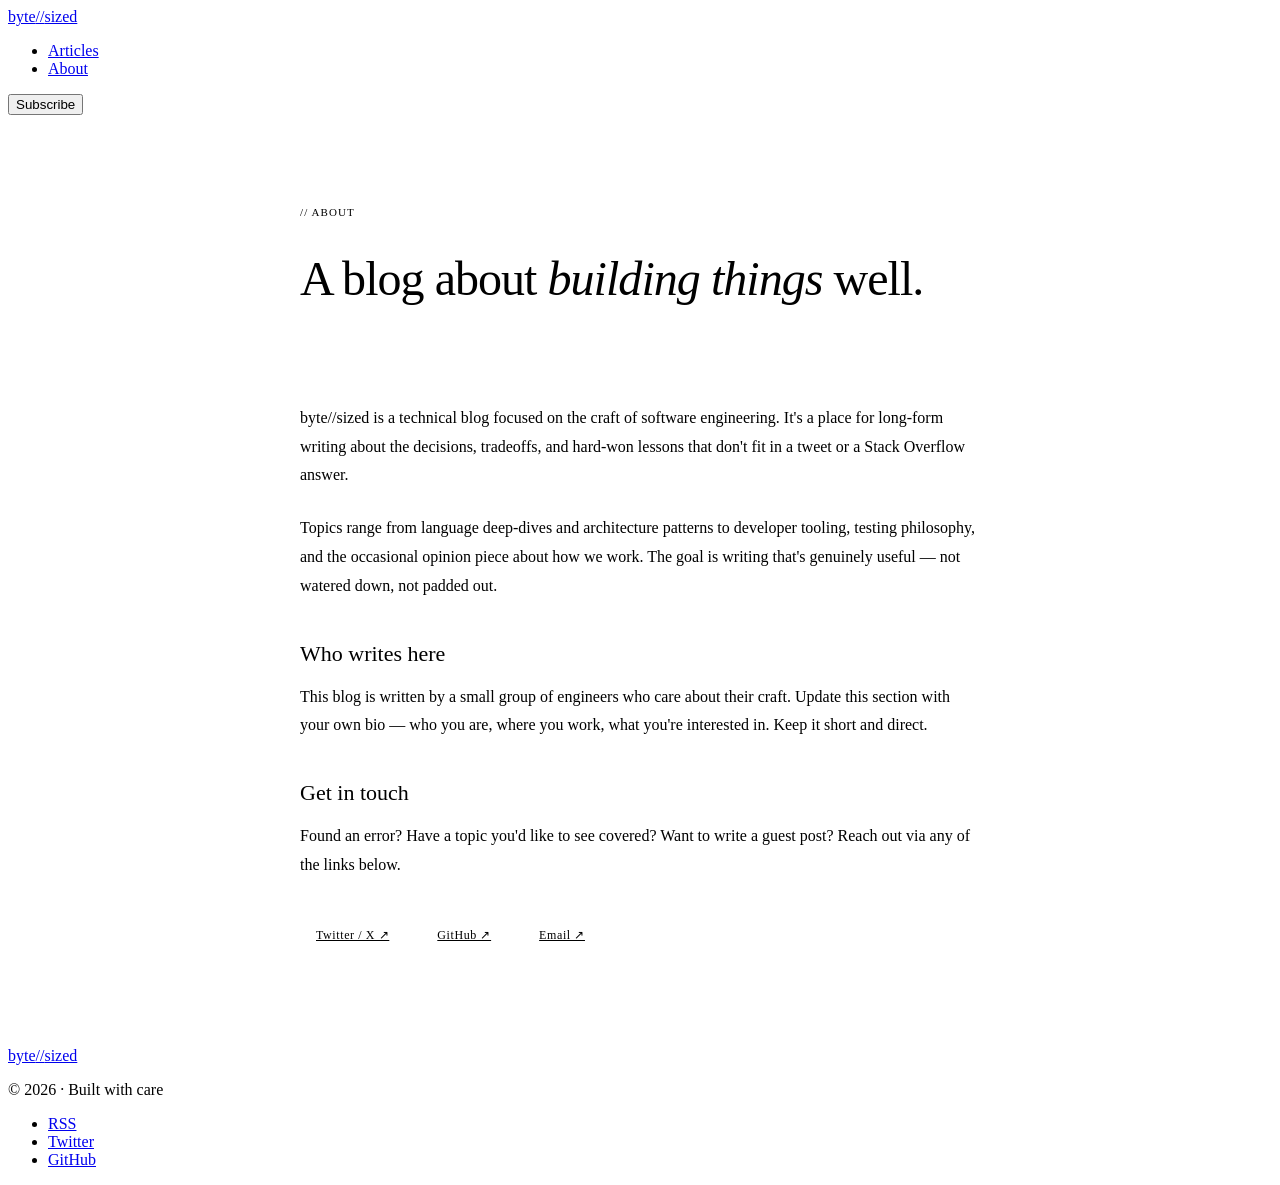
==== about.html @ 221d7c15 "Add files via upload" ====
<!DOCTYPE html>
<html lang="en">
<head>
  <meta charset="UTF-8" />
  <meta name="viewport" content="width=device-width, initial-scale=1.0" />
  <title>About — byte//sized</title>
  <meta name="description" content="About byte//sized, a dev blog about software engineering and the craft of building things." />
  <link rel="preconnect" href="https://fonts.googleapis.com" />
  <link rel="preconnect" href="https://fonts.gstatic.com" crossorigin />
  <link href="https://fonts.googleapis.com/css2?family=DM+Serif+Display:ital@0;1&family=DM+Mono:wght@400;500&family=DM+Sans:wght@300;400;500&display=swap" rel="stylesheet" />
  <link rel="stylesheet" href="css/style.css" />
  <style>
    .about-wrap {
      max-width: 680px;
      margin: 0 auto;
      padding: 5rem 2rem 6rem;
    }

    .about-label {
      font-family: var(--mono);
      font-size: 11px;
      font-weight: 500;
      color: var(--ink3);
      letter-spacing: 0.1em;
      text-transform: uppercase;
      margin-bottom: 1.5rem;
    }

    .about-wrap h1 {
      font-family: var(--serif);
      font-size: clamp(2rem, 4vw, 3rem);
      font-weight: 400;
      line-height: 1.2;
      letter-spacing: -0.02em;
      margin-bottom: 2.5rem;
    }

    .about-wrap h1 em {
      font-style: italic;
      color: var(--ink2);
    }

    .about-body {
      border-top: 1px solid var(--line);
      padding-top: 2.5rem;
    }

    .about-body p {
      font-size: 16px;
      font-weight: 300;
      color: var(--ink2);
      line-height: 1.8;
      margin-bottom: 1.5rem;
    }

    .about-body p strong {
      font-weight: 500;
      color: var(--ink);
    }

    .about-body h2 {
      font-family: var(--serif);
      font-size: 22px;
      font-weight: 400;
      margin: 2.5rem 0 1rem;
      color: var(--ink);
    }

    .contact-links {
      display: flex;
      gap: 1rem;
      margin-top: 2.5rem;
      flex-wrap: wrap;
    }

    .contact-link {
      font-family: var(--mono);
      font-size: 12px;
      font-weight: 500;
      letter-spacing: 0.05em;
      color: var(--ink2);
      border: 1px solid var(--line);
      padding: 8px 16px;
      border-radius: 4px;
      transition: border-color 0.15s, color 0.15s;
    }

    .contact-link:hover {
      color: var(--ink);
      border-color: var(--ink3);
    }

    @media (max-width: 768px) {
      .about-wrap { padding: 3rem 1.25rem 4rem; }
    }
  </style>
</head>
<body>

  <nav>
    <a href="index.html" class="logo">byte<span>//</span>sized</a>
    <ul class="nav-links">
      <li><a href="index.html">Articles</a></li>
      <li><a href="about.html" class="active">About</a></li>
    </ul>
    <button class="nav-cta">Subscribe</button>
  </nav>

  <main class="about-wrap">
    <p class="about-label">// about</p>
    <h1>A blog about <em>building things</em> well.</h1>

    <div class="about-body">
      <p>
        <strong>byte//sized</strong> is a technical blog focused on the craft of software engineering.
        It's a place for long-form writing about the decisions, tradeoffs, and hard-won lessons
        that don't fit in a tweet or a Stack Overflow answer.
      </p>
      <p>
        Topics range from language deep-dives and architecture patterns to developer tooling,
        testing philosophy, and the occasional opinion piece about how we work. The goal is writing
        that's genuinely useful — not watered down, not padded out.
      </p>

      <h2>Who writes here</h2>
      <p>
        This blog is written by a small group of engineers who care about their craft.
        Update this section with your own bio — who you are, where you work, what you're
        interested in. Keep it short and direct.
      </p>

      <h2>Get in touch</h2>
      <p>
        Found an error? Have a topic you'd like to see covered? Want to write a guest post?
        Reach out via any of the links below.
      </p>

      <div class="contact-links">
        <a href="#" class="contact-link">Twitter / X ↗</a>
        <a href="#" class="contact-link">GitHub ↗</a>
        <a href="#" class="contact-link">Email ↗</a>
      </div>
    </div>
  </main>

  <footer>
    <a href="index.html" class="logo">byte<span>//</span>sized</a>
    <p>© 2026 · Built with care</p>
    <ul class="footer-links">
      <li><a href="#">RSS</a></li>
      <li><a href="#">Twitter</a></li>
      <li><a href="#">GitHub</a></li>
    </ul>
  </footer>

  <script src="js/main.js"></script>
</body>
</html>
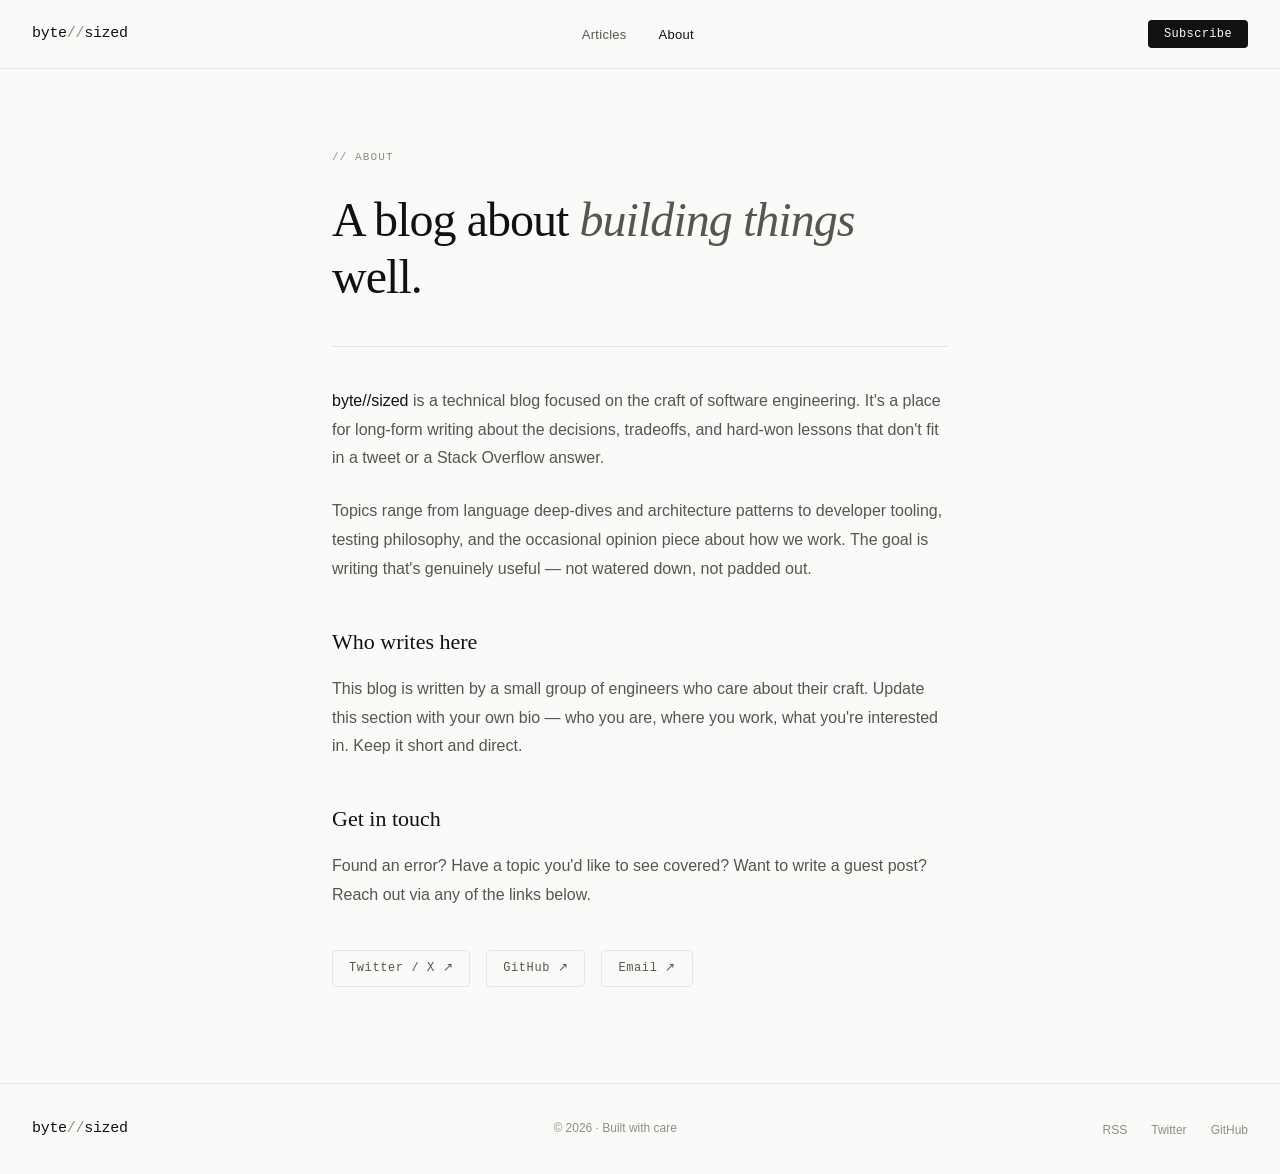
==== commit 0bf2dfde: "Updated, remove inline css" ====
--- a/about.html
+++ b/about.html
@@ -9,91 +9,6 @@
   <link rel="preconnect" href="https://fonts.gstatic.com" crossorigin />
   <link href="https://fonts.googleapis.com/css2?family=DM+Serif+Display:ital@0;1&family=DM+Mono:wght@400;500&family=DM+Sans:wght@300;400;500&display=swap" rel="stylesheet" />
   <link rel="stylesheet" href="css/style.css" />
-  <style>
-    .about-wrap {
-      max-width: 680px;
-      margin: 0 auto;
-      padding: 5rem 2rem 6rem;
-    }
-
-    .about-label {
-      font-family: var(--mono);
-      font-size: 11px;
-      font-weight: 500;
-      color: var(--ink3);
-      letter-spacing: 0.1em;
-      text-transform: uppercase;
-      margin-bottom: 1.5rem;
-    }
-
-    .about-wrap h1 {
-      font-family: var(--serif);
-      font-size: clamp(2rem, 4vw, 3rem);
-      font-weight: 400;
-      line-height: 1.2;
-      letter-spacing: -0.02em;
-      margin-bottom: 2.5rem;
-    }
-
-    .about-wrap h1 em {
-      font-style: italic;
-      color: var(--ink2);
-    }
-
-    .about-body {
-      border-top: 1px solid var(--line);
-      padding-top: 2.5rem;
-    }
-
-    .about-body p {
-      font-size: 16px;
-      font-weight: 300;
-      color: var(--ink2);
-      line-height: 1.8;
-      margin-bottom: 1.5rem;
-    }
-
-    .about-body p strong {
-      font-weight: 500;
-      color: var(--ink);
-    }
-
-    .about-body h2 {
-      font-family: var(--serif);
-      font-size: 22px;
-      font-weight: 400;
-      margin: 2.5rem 0 1rem;
-      color: var(--ink);
-    }
-
-    .contact-links {
-      display: flex;
-      gap: 1rem;
-      margin-top: 2.5rem;
-      flex-wrap: wrap;
-    }
-
-    .contact-link {
-      font-family: var(--mono);
-      font-size: 12px;
-      font-weight: 500;
-      letter-spacing: 0.05em;
-      color: var(--ink2);
-      border: 1px solid var(--line);
-      padding: 8px 16px;
-      border-radius: 4px;
-      transition: border-color 0.15s, color 0.15s;
-    }
-
-    .contact-link:hover {
-      color: var(--ink);
-      border-color: var(--ink3);
-    }
-
-    @media (max-width: 768px) {
-      .about-wrap { padding: 3rem 1.25rem 4rem; }
-    }
-  </style>
 </head>
 <body>
 
--- a/css/style.css
+++ b/css/style.css
@@ -0,0 +1,761 @@
+/* ── RESET & BASE ── */
+*, *::before, *::after { box-sizing: border-box; margin: 0; padding: 0; }
+
+:root {
+  --bg: #fafaf8;
+  --surface: #ffffff;
+  --ink: #111110;
+  --ink2: #555551;
+  --ink3: #8f8f89;
+  --line: rgba(0,0,0,0.08);
+  --tag-bg: #f0efe8;
+  --tag-fg: #3a3a36;
+  --mono: 'DM Mono', monospace;
+  --serif: 'DM Serif Display', serif;
+  --sans: 'DM Sans', sans-serif;
+  --max-width: 1040px;
+}
+
+@media (prefers-color-scheme: dark) {
+  :root {
+    --bg: #111110;
+    --surface: #1a1a18;
+    --ink: #f5f5f0;
+    --ink2: #a0a09a;
+    --ink3: #606059;
+    --line: rgba(255,255,255,0.08);
+    --tag-bg: #252520;
+    --tag-fg: #c5c5bc;
+  }
+}
+
+html { scroll-behavior: smooth; }
+
+body {
+  font-family: var(--sans);
+  background: var(--bg);
+  color: var(--ink);
+  line-height: 1.6;
+  min-height: 100vh;
+}
+
+a { color: inherit; text-decoration: none; }
+img { display: block; max-width: 100%; }
+
+/* ── NAV ── */
+nav {
+  display: flex;
+  align-items: center;
+  justify-content: space-between;
+  padding: 1.25rem 2rem;
+  border-bottom: 1px solid var(--line);
+  background: var(--bg);
+  position: sticky;
+  top: 0;
+  z-index: 100;
+}
+
+.logo {
+  font-family: var(--mono);
+  font-size: 15px;
+  font-weight: 500;
+  letter-spacing: -0.02em;
+}
+
+.logo span { color: var(--ink3); }
+
+.nav-links {
+  display: flex;
+  gap: 2rem;
+  list-style: none;
+}
+
+.nav-links a {
+  font-size: 13px;
+  color: var(--ink2);
+  letter-spacing: 0.02em;
+  transition: color 0.15s;
+}
+
+.nav-links a:hover,
+.nav-links a.active { color: var(--ink); }
+
+.nav-cta {
+  font-family: var(--mono);
+  font-size: 12px;
+  font-weight: 500;
+  color: var(--bg);
+  background: var(--ink);
+  border: none;
+  padding: 7px 16px;
+  border-radius: 4px;
+  cursor: pointer;
+  letter-spacing: 0.03em;
+  transition: opacity 0.15s;
+}
+
+.nav-cta:hover { opacity: 0.75; }
+
+/* ── TAGS ── */
+.post-tag {
+  font-family: var(--mono);
+  font-size: 10px;
+  font-weight: 500;
+  letter-spacing: 0.08em;
+  text-transform: uppercase;
+  color: var(--ink3);
+  background: var(--tag-bg);
+  display: inline-block;
+  padding: 3px 8px;
+  border-radius: 3px;
+}
+
+/* ── SECTION HEADING ── */
+.section-head {
+  display: flex;
+  align-items: center;
+  gap: 1rem;
+  margin-bottom: 2rem;
+}
+
+.section-head span {
+  font-family: var(--mono);
+  font-size: 11px;
+  letter-spacing: 0.1em;
+  text-transform: uppercase;
+  color: var(--ink3);
+  flex-shrink: 0;
+}
+
+.section-head::after {
+  content: '';
+  flex: 1;
+  height: 1px;
+  background: var(--line);
+}
+
+/* ── BYLINE ── */
+.byline {
+  display: flex;
+  align-items: center;
+  gap: 0.5rem;
+  font-size: 12px;
+  color: var(--ink3);
+}
+
+.avatar {
+  width: 20px;
+  height: 20px;
+  border-radius: 50%;
+  background: var(--tag-bg);
+  display: flex;
+  align-items: center;
+  justify-content: center;
+  font-family: var(--mono);
+  font-size: 7px;
+  color: var(--ink2);
+  font-weight: 500;
+  flex-shrink: 0;
+}
+
+/* ── NEWSLETTER ── */
+.newsletter {
+  background: var(--surface);
+  border: 1px solid var(--line);
+  border-radius: 8px;
+  padding: 1.25rem;
+}
+
+.newsletter h4 {
+  font-family: var(--serif);
+  font-size: 17px;
+  font-weight: 400;
+  margin-bottom: 0.4rem;
+}
+
+.newsletter p {
+  font-size: 12px;
+  color: var(--ink2);
+  margin-bottom: 1rem;
+  line-height: 1.6;
+}
+
+.newsletter input[type="email"] {
+  width: 100%;
+  padding: 8px 12px;
+  font-size: 13px;
+  font-family: var(--sans);
+  border: 1px solid var(--line);
+  border-radius: 4px;
+  background: var(--bg);
+  color: var(--ink);
+  margin-bottom: 8px;
+  outline: none;
+  transition: border-color 0.15s;
+}
+
+.newsletter input[type="email"]:focus { border-color: var(--ink3); }
+
+.newsletter button {
+  width: 100%;
+  padding: 9px;
+  font-family: var(--mono);
+  font-size: 11px;
+  font-weight: 500;
+  letter-spacing: 0.06em;
+  text-transform: uppercase;
+  background: var(--ink);
+  color: var(--bg);
+  border: none;
+  border-radius: 4px;
+  cursor: pointer;
+  transition: opacity 0.15s;
+}
+
+.newsletter button:hover { opacity: 0.75; }
+
+/* ── TOPIC LIST ── */
+.topic-list { list-style: none; }
+
+.topic-list li {
+  display: flex;
+  justify-content: space-between;
+  align-items: center;
+  padding: 0.6rem 0;
+  border-bottom: 1px solid var(--line);
+  font-size: 13px;
+  cursor: pointer;
+  transition: color 0.15s;
+  color: var(--ink2);
+}
+
+.topic-list li:hover { color: var(--ink); }
+
+.topic-count {
+  font-family: var(--mono);
+  font-size: 11px;
+  color: var(--ink3);
+}
+
+/* ── FOOTER ── */
+footer {
+  border-top: 1px solid var(--line);
+  padding: 2rem;
+  display: flex;
+  justify-content: space-between;
+  align-items: center;
+  flex-wrap: wrap;
+  gap: 1rem;
+}
+
+footer p {
+  font-size: 12px;
+  color: var(--ink3);
+}
+
+.footer-links {
+  display: flex;
+  gap: 1.5rem;
+  list-style: none;
+}
+
+.footer-links a {
+  font-size: 12px;
+  color: var(--ink3);
+  transition: color 0.15s;
+}
+
+.footer-links a:hover { color: var(--ink); }
+
+/* ── RESPONSIVE (shared) ── */
+@media (max-width: 768px) {
+  nav { padding: 1rem 1.25rem; }
+  .nav-links { display: none; }
+  .nav-cta { display: none; }
+
+  footer {
+    flex-direction: column;
+    align-items: flex-start;
+  }
+}
+
+/* ════════════════════════════════
+   HOME PAGE
+   ════════════════════════════════ */
+
+.hero {
+  padding: 5rem 2rem 4rem;
+  max-width: 720px;
+  margin: 0 auto;
+  border-bottom: 1px solid var(--line);
+}
+
+.hero-label {
+  font-family: var(--mono);
+  font-size: 11px;
+  font-weight: 500;
+  color: var(--ink3);
+  letter-spacing: 0.1em;
+  text-transform: uppercase;
+  margin-bottom: 1.5rem;
+}
+
+.hero h1 {
+  font-family: var(--serif);
+  font-size: clamp(2.2rem, 5vw, 3.5rem);
+  font-weight: 400;
+  line-height: 1.15;
+  letter-spacing: -0.02em;
+  margin-bottom: 1.5rem;
+}
+
+.hero h1 em {
+  font-style: italic;
+  color: var(--ink2);
+}
+
+.hero p {
+  font-size: 16px;
+  font-weight: 300;
+  color: var(--ink2);
+  max-width: 520px;
+  line-height: 1.75;
+}
+
+/* ── TRENDING STRIP ── */
+.featured-strip {
+  display: flex;
+  border-bottom: 1px solid var(--line);
+}
+
+.strip-label {
+  font-family: var(--mono);
+  font-size: 10px;
+  letter-spacing: 0.1em;
+  text-transform: uppercase;
+  color: var(--ink3);
+  padding: 1rem 1.25rem;
+  border-right: 1px solid var(--line);
+  writing-mode: vertical-rl;
+  display: flex;
+  align-items: center;
+  white-space: nowrap;
+  flex-shrink: 0;
+}
+
+.strip-posts {
+  display: flex;
+  flex: 1;
+  overflow-x: auto;
+  -webkit-overflow-scrolling: touch;
+}
+
+.strip-post {
+  flex: 0 0 220px;
+  padding: 1.25rem 1.5rem;
+  border-right: 1px solid var(--line);
+  cursor: pointer;
+  transition: background 0.15s;
+  text-decoration: none;
+  display: block;
+}
+
+.strip-post:hover { background: var(--surface); }
+.strip-post:last-child { border-right: none; }
+.strip-post .post-tag { margin-bottom: 0.6rem; }
+
+.strip-post h3 {
+  font-family: var(--serif);
+  font-size: 14px;
+  font-weight: 400;
+  line-height: 1.4;
+  color: var(--ink);
+  margin-bottom: 0.4rem;
+}
+
+.strip-post .meta {
+  font-size: 11px;
+  color: var(--ink3);
+  font-family: var(--mono);
+}
+
+/* ── MAIN GRID ── */
+.main-grid {
+  display: grid;
+  grid-template-columns: 1fr 280px;
+  max-width: var(--max-width);
+  margin: 0 auto;
+}
+
+.posts-col {
+  border-right: 1px solid var(--line);
+  padding: 2.5rem 2.5rem 4rem 2rem;
+}
+
+/* ── POST CARDS ── */
+.post-card {
+  display: grid;
+  grid-template-columns: 1fr 80px;
+  gap: 1.5rem;
+  padding: 1.75rem 0;
+  border-bottom: 1px solid var(--line);
+  cursor: pointer;
+  transition: opacity 0.15s;
+  text-decoration: none;
+  color: inherit;
+}
+
+.post-card:hover { opacity: 0.65; }
+.post-card:first-of-type { padding-top: 0; }
+.post-card .post-tag { margin-bottom: 0.4rem; }
+
+.post-card h2 {
+  font-family: var(--serif);
+  font-size: 20px;
+  font-weight: 400;
+  line-height: 1.3;
+  letter-spacing: -0.01em;
+  color: var(--ink);
+  margin-bottom: 0.5rem;
+  margin-top: 0.25rem;
+}
+
+.post-card p {
+  font-size: 14px;
+  color: var(--ink2);
+  line-height: 1.65;
+  margin-bottom: 0.75rem;
+}
+
+.post-aside {
+  align-self: start;
+  padding-top: 0.25rem;
+  text-align: right;
+}
+
+.post-num {
+  font-family: var(--mono);
+  font-size: 28px;
+  color: var(--line);
+  letter-spacing: -0.03em;
+  line-height: 1;
+  margin-bottom: 0.5rem;
+}
+
+.read-time {
+  font-family: var(--mono);
+  font-size: 10px;
+  color: var(--ink3);
+  line-height: 1.5;
+}
+
+/* ── SIDEBAR ── */
+.sidebar {
+  padding: 2.5rem 1.5rem 4rem 2rem;
+}
+
+.sidebar-section { margin-bottom: 2.5rem; }
+
+/* ── HOME RESPONSIVE ── */
+@media (max-width: 768px) {
+  .hero { padding: 3rem 1.25rem 2.5rem; }
+  .strip-label { display: none; }
+
+  .main-grid { grid-template-columns: 1fr; }
+
+  .posts-col {
+    border-right: none;
+    padding: 1.75rem 1.25rem 2rem;
+  }
+
+  .sidebar {
+    border-top: 1px solid var(--line);
+    padding: 1.75rem 1.25rem 3rem;
+  }
+
+  .post-card { grid-template-columns: 1fr; }
+  .post-aside { display: none; }
+}
+
+/* ════════════════════════════════
+   ABOUT PAGE
+   ════════════════════════════════ */
+
+.about-wrap {
+  max-width: 680px;
+  margin: 0 auto;
+  padding: 5rem 2rem 6rem;
+}
+
+.about-label {
+  font-family: var(--mono);
+  font-size: 11px;
+  font-weight: 500;
+  color: var(--ink3);
+  letter-spacing: 0.1em;
+  text-transform: uppercase;
+  margin-bottom: 1.5rem;
+}
+
+.about-wrap h1 {
+  font-family: var(--serif);
+  font-size: clamp(2rem, 4vw, 3rem);
+  font-weight: 400;
+  line-height: 1.2;
+  letter-spacing: -0.02em;
+  margin-bottom: 2.5rem;
+}
+
+.about-wrap h1 em {
+  font-style: italic;
+  color: var(--ink2);
+}
+
+.about-body {
+  border-top: 1px solid var(--line);
+  padding-top: 2.5rem;
+}
+
+.about-body p {
+  font-size: 16px;
+  font-weight: 300;
+  color: var(--ink2);
+  line-height: 1.8;
+  margin-bottom: 1.5rem;
+}
+
+.about-body p strong {
+  font-weight: 500;
+  color: var(--ink);
+}
+
+.about-body h2 {
+  font-family: var(--serif);
+  font-size: 22px;
+  font-weight: 400;
+  margin: 2.5rem 0 1rem;
+  color: var(--ink);
+}
+
+.contact-links {
+  display: flex;
+  gap: 1rem;
+  margin-top: 2.5rem;
+  flex-wrap: wrap;
+}
+
+.contact-link {
+  font-family: var(--mono);
+  font-size: 12px;
+  font-weight: 500;
+  letter-spacing: 0.05em;
+  color: var(--ink2);
+  border: 1px solid var(--line);
+  padding: 8px 16px;
+  border-radius: 4px;
+  transition: border-color 0.15s, color 0.15s;
+}
+
+.contact-link:hover {
+  color: var(--ink);
+  border-color: var(--ink3);
+}
+
+@media (max-width: 768px) {
+  .about-wrap { padding: 3rem 1.25rem 4rem; }
+}
+
+/* ════════════════════════════════
+   POST PAGE
+   ════════════════════════════════ */
+
+.post-header {
+  max-width: 720px;
+  margin: 0 auto;
+  padding: 4rem 2rem 3rem;
+  border-bottom: 1px solid var(--line);
+}
+
+.post-header .post-tag { margin-bottom: 1.25rem; }
+
+.post-header h1 {
+  font-family: var(--serif);
+  font-size: clamp(1.8rem, 4vw, 2.8rem);
+  font-weight: 400;
+  line-height: 1.2;
+  letter-spacing: -0.02em;
+  margin-bottom: 1.25rem;
+}
+
+.post-header .excerpt {
+  font-size: 17px;
+  font-weight: 300;
+  color: var(--ink2);
+  line-height: 1.75;
+  margin-bottom: 1.75rem;
+}
+
+.post-meta {
+  display: flex;
+  align-items: center;
+  gap: 1rem;
+  flex-wrap: wrap;
+}
+
+.post-meta .byline { font-size: 13px; }
+
+.post-meta .dot {
+  width: 3px;
+  height: 3px;
+  border-radius: 50%;
+  background: var(--ink3);
+}
+
+.post-meta-detail {
+  font-family: var(--mono);
+  font-size: 11px;
+  color: var(--ink3);
+}
+
+.post-wrap {
+  display: grid;
+  grid-template-columns: 1fr 220px;
+  max-width: var(--max-width);
+  margin: 0 auto;
+}
+
+.post-body {
+  padding: 3rem 3rem 5rem 2rem;
+  border-right: 1px solid var(--line);
+  max-width: 680px;
+}
+
+.post-body p {
+  font-size: 16px;
+  font-weight: 300;
+  color: var(--ink2);
+  line-height: 1.85;
+  margin-bottom: 1.5rem;
+}
+
+.post-body p strong {
+  font-weight: 500;
+  color: var(--ink);
+}
+
+.post-body h2 {
+  font-family: var(--serif);
+  font-size: 1.6rem;
+  font-weight: 400;
+  line-height: 1.3;
+  margin: 3rem 0 1rem;
+  letter-spacing: -0.01em;
+}
+
+.post-body h3 {
+  font-family: var(--sans);
+  font-size: 14px;
+  font-weight: 500;
+  letter-spacing: 0.05em;
+  text-transform: uppercase;
+  color: var(--ink3);
+  margin: 2rem 0 0.75rem;
+}
+
+.post-body pre {
+  background: var(--surface);
+  border: 1px solid var(--line);
+  border-radius: 6px;
+  padding: 1.25rem 1.5rem;
+  overflow-x: auto;
+  margin: 1.5rem 0;
+}
+
+.post-body code {
+  font-family: var(--mono);
+  font-size: 13px;
+  color: var(--ink);
+  line-height: 1.7;
+}
+
+.post-body p code {
+  background: var(--tag-bg);
+  padding: 2px 6px;
+  border-radius: 3px;
+  font-size: 13px;
+}
+
+.post-body blockquote {
+  border-left: 2px solid var(--line);
+  padding: 0.25rem 0 0.25rem 1.25rem;
+  margin: 1.5rem 0;
+  color: var(--ink3);
+  font-style: italic;
+  font-family: var(--serif);
+  font-size: 18px;
+  line-height: 1.6;
+}
+
+.post-body ul, .post-body ol {
+  padding-left: 1.5rem;
+  margin-bottom: 1.5rem;
+}
+
+.post-body li {
+  font-size: 16px;
+  font-weight: 300;
+  color: var(--ink2);
+  line-height: 1.75;
+  margin-bottom: 0.4rem;
+}
+
+.post-sidebar {
+  padding: 3rem 1.5rem 4rem 2rem;
+}
+
+.post-sidebar .section-head { margin-bottom: 1.25rem; }
+
+.toc {
+  list-style: none;
+  margin-bottom: 2.5rem;
+}
+
+.toc li {
+  padding: 0.45rem 0;
+  border-bottom: 1px solid var(--line);
+}
+
+.toc a {
+  font-size: 12px;
+  color: var(--ink3);
+  line-height: 1.4;
+  transition: color 0.15s;
+  display: block;
+}
+
+.toc a:hover { color: var(--ink); }
+
+.back-link {
+  display: inline-flex;
+  align-items: center;
+  gap: 0.4rem;
+  font-family: var(--mono);
+  font-size: 11px;
+  letter-spacing: 0.05em;
+  color: var(--ink3);
+  margin: 2rem 2rem 0;
+  transition: color 0.15s;
+}
+
+.back-link:hover { color: var(--ink); }
+
+@media (max-width: 768px) {
+  .post-header { padding: 2.5rem 1.25rem 2rem; }
+  .post-wrap { grid-template-columns: 1fr; }
+  .post-body {
+    border-right: none;
+    padding: 2rem 1.25rem 3rem;
+  }
+  .post-sidebar { display: none; }
+  .back-link { margin: 1.25rem 1.25rem 0; }
+}
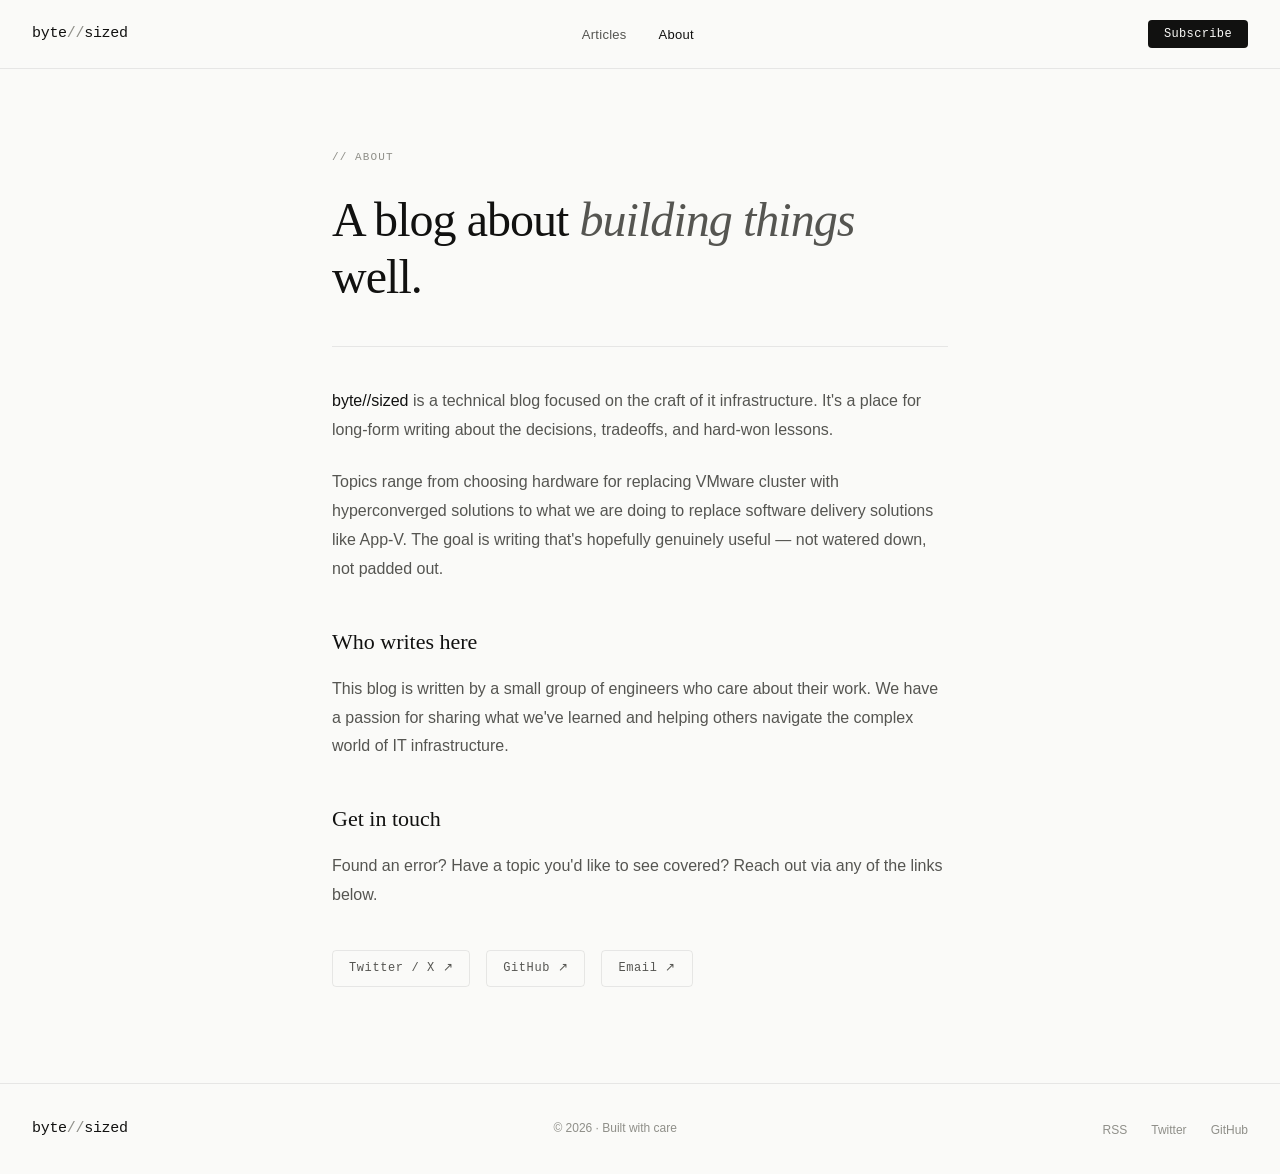
==== commit 86ba7a35: "Updates to index and about Co-authored-by: Copilot <copilot@github.com>" ====
--- a/about.html
+++ b/about.html
@@ -4,7 +4,7 @@
   <meta charset="UTF-8" />
   <meta name="viewport" content="width=device-width, initial-scale=1.0" />
   <title>About — byte//sized</title>
-  <meta name="description" content="About byte//sized, a dev blog about software engineering and the craft of building things." />
+  <meta name="description" content="About byte//sized, a blog about it infrastructure and the craft of building things." />
   <link rel="preconnect" href="https://fonts.googleapis.com" />
   <link rel="preconnect" href="https://fonts.gstatic.com" crossorigin />
   <link href="https://fonts.googleapis.com/css2?family=DM+Serif+Display:ital@0;1&family=DM+Mono:wght@400;500&family=DM+Sans:wght@300;400;500&display=swap" rel="stylesheet" />
@@ -27,26 +27,23 @@
 
     <div class="about-body">
       <p>
-        <strong>byte//sized</strong> is a technical blog focused on the craft of software engineering.
-        It's a place for long-form writing about the decisions, tradeoffs, and hard-won lessons
-        that don't fit in a tweet or a Stack Overflow answer.
+        <strong>byte//sized</strong> is a technical blog focused on the craft of it infrastructure.
+        It's a place for long-form writing about the decisions, tradeoffs, and hard-won lessons.
       </p>
       <p>
-        Topics range from language deep-dives and architecture patterns to developer tooling,
-        testing philosophy, and the occasional opinion piece about how we work. The goal is writing
-        that's genuinely useful — not watered down, not padded out.
+        Topics range from choosing hardware for replacing VMware cluster with hyperconverged solutions to what we are doing to replace software delivery solutions like App-V.
+        The goal is writing that's hopefully genuinely useful — not watered down, not padded out.
       </p>
 
       <h2>Who writes here</h2>
       <p>
-        This blog is written by a small group of engineers who care about their craft.
-        Update this section with your own bio — who you are, where you work, what you're
-        interested in. Keep it short and direct.
+        This blog is written by a small group of engineers who care about their work.
+        We have a passion for sharing what we've learned and helping others navigate the complex world of IT infrastructure.
       </p>
 
       <h2>Get in touch</h2>
       <p>
-        Found an error? Have a topic you'd like to see covered? Want to write a guest post?
+        Found an error? Have a topic you'd like to see covered?
         Reach out via any of the links below.
       </p>
 
